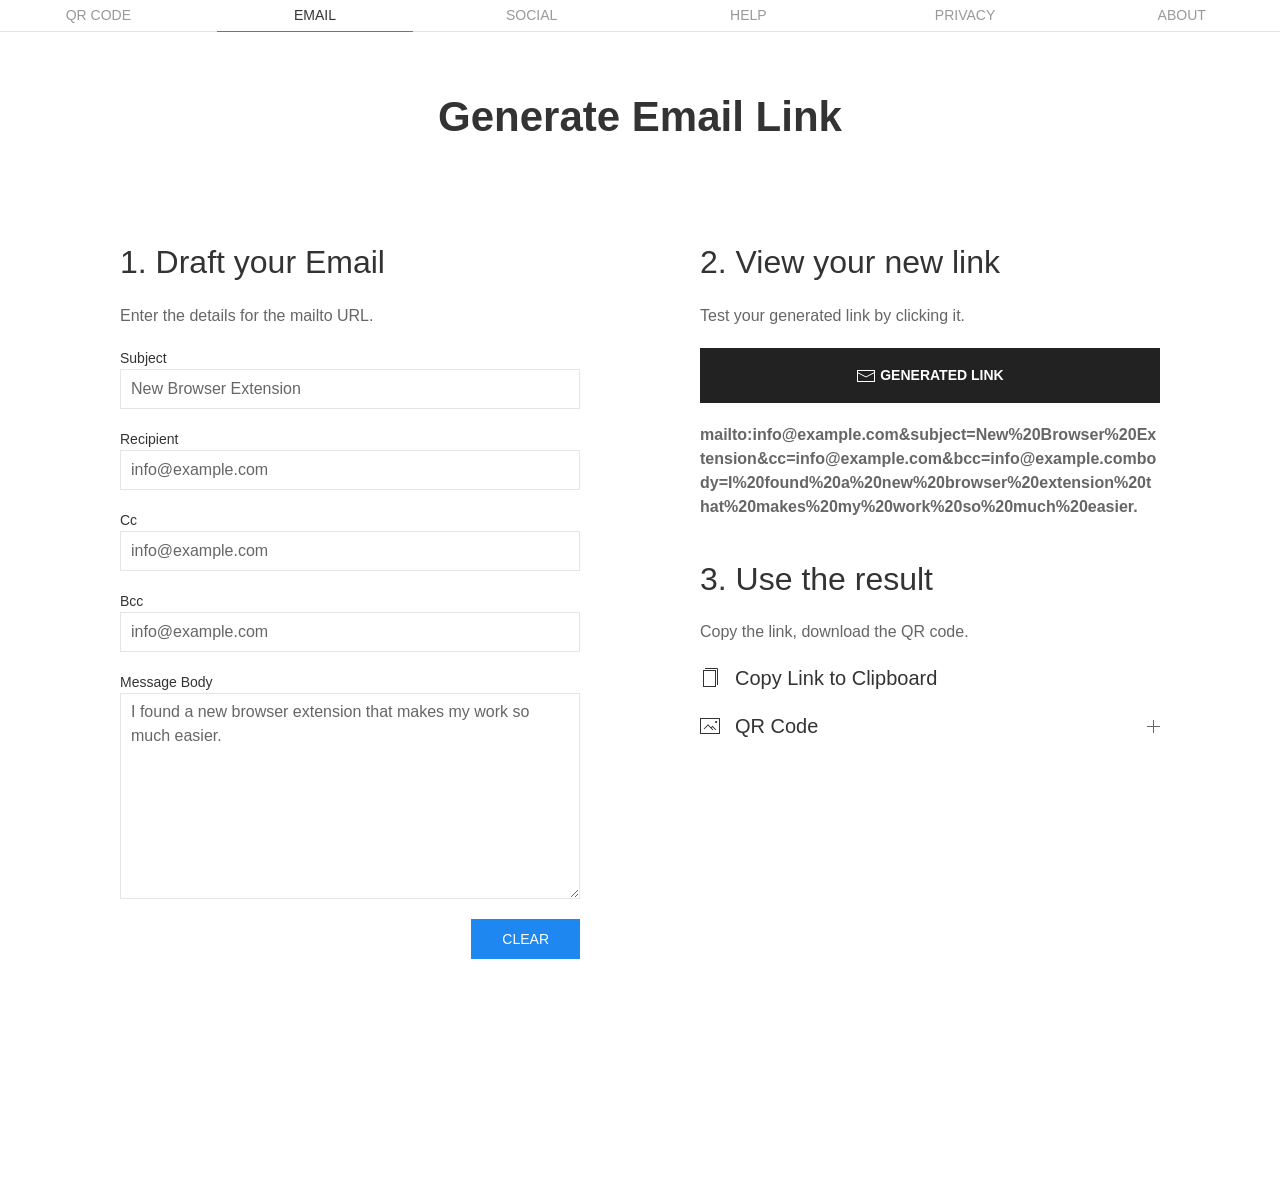
==== index.html @ 976c2c82 "Implement rudimentary email link generator." ====
<!doctype html>
<!--[if lt IE 7]>      <html class="no-js lt-ie9 lt-ie8 lt-ie7"> <![endif]-->
<!--[if IE 7]>         <html class="no-js lt-ie9 lt-ie8"> <![endif]-->
<!--[if IE 8]>         <html class="no-js lt-ie9"> <![endif]-->
<!--[if gt IE 8]>      <html class="no-js"> <!--<![endif]-->
<html lang="en">
  <head>
    <meta charset="utf-8" />

    <meta http-equiv="X-UA-Compatible" content="IE=edge" />

    <title>HaraQR</title>

    <meta name="description" content="Link and QR Code Generator." />

    <meta name="viewport" content="width=device-width, initial-scale=1" />

    <!-- UIkit CSS -->
    <link rel="stylesheet" href="public/uikit/css/uikit.min.css" />

    <!-- UIkit JS -->
    <script src="public/uikit/js/uikit.min.js"></script>
    <script src="public/uikit/js/uikit-icons.min.js"></script>

    <link rel="stylesheet" href="public/styles.css" type="text/css" />
  </head>

  <body>
    <!--[if lt IE 7]>
      <p class="browsehappy">
        You are using an <strong>outdated</strong> browser. Please
        <a href="#">upgrade your browser</a> to improve your experience.
      </p>
    <![endif]-->

    <main>
      <div>
        <ul
          class="uk-tab uk-child-width-expand"
          data-uk-tab="{connect:'#main-tabs'}"
          uk-tab
        >
          <li><a href="">QR Code</a></li>
          <li class="uk-active"><a href="">Email</a></li>
          <li><a href="">Social</a></li>
          <li><a href="">Help</a></li>
          <li><a href="">Privacy</a></li>
          <li><a href="">About</a></li>
        </ul>
        <ul id="main-tabs" class="uk-switcher uk-margin">
          <li class="uk-padding">
            <!--<a href="#" id="autoplayer" data-uk-switcher-item="next"></a>-->
            <div class="uk-margin">
              <h1 class="uk-text-bold uk-text-center">Generate QR Code</h1>
            </div>
            <embed
              src="scripts/qr.html"
              type="text/html"
              width="100%"
              height="750px"
            />
          </li>
          <li class="uk-padding">
            <div class="uk-margin">
              <h1 class="uk-text-bold uk-text-center">Generate Email Link</h1>
            </div>
            <embed
              src="scripts/email.html"
              type="text/html"
              width="100%"
              height="950px"
            />
          </li>
          <li>
            <embed
              src="scripts/social.html"
              type="text/html"
              width="100%"
              height="750px"
            />
          </li>
          <li>
            <embed
              src="scripts/help.html"
              type="text/html"
              width="100%"
              height="750px"
            />
          </li>
          <li>
            <embed
              src="scripts/privacy.html"
              type="text/html"
              width="100%"
              height="750px"
            />
          </li>
          <li>
            <embed
              src="scripts/about.html"
              type="text/html"
              width="100%"
              height="750px"
            />
          </li>
        </ul>
      </div>
    </main>

    <script src="public/scripts.js" type="text/javascript"></script>
  </body>
</html>
---- public/styles.css ----
.uk-text-block{
overflow-wrap:break-word;
}
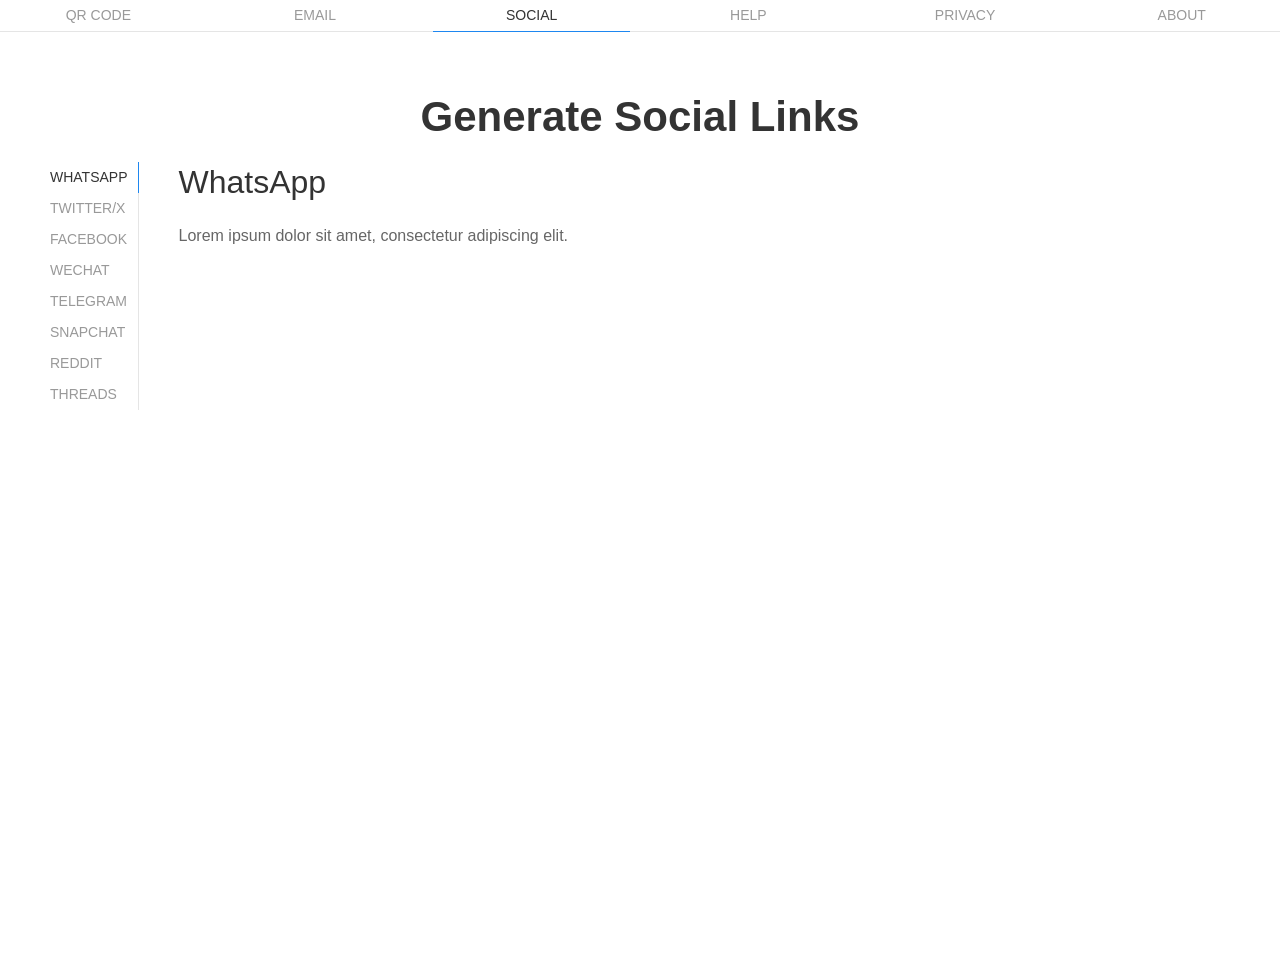
==== commit 3ac26767: "Create social tabs scaffold." ====
--- a/index.html
+++ b/index.html
@@ -41,8 +41,8 @@
           uk-tab
         >
           <li><a href="">QR Code</a></li>
-          <li class="uk-active"><a href="">Email</a></li>
-          <li><a href="">Social</a></li>
+          <li><a href="">Email</a></li>
+          <li class="uk-active"><a href="">Social</a></li>
           <li><a href="">Help</a></li>
           <li><a href="">Privacy</a></li>
           <li><a href="">About</a></li>
@@ -71,7 +71,10 @@
               height="950px"
             />
           </li>
-          <li>
+          <li class="uk-padding">
+            <div class="uk-margin">
+              <h1 class="uk-text-bold uk-text-center">Generate Social Links</h1>
+            </div>
             <embed
               src="scripts/social.html"
               type="text/html"
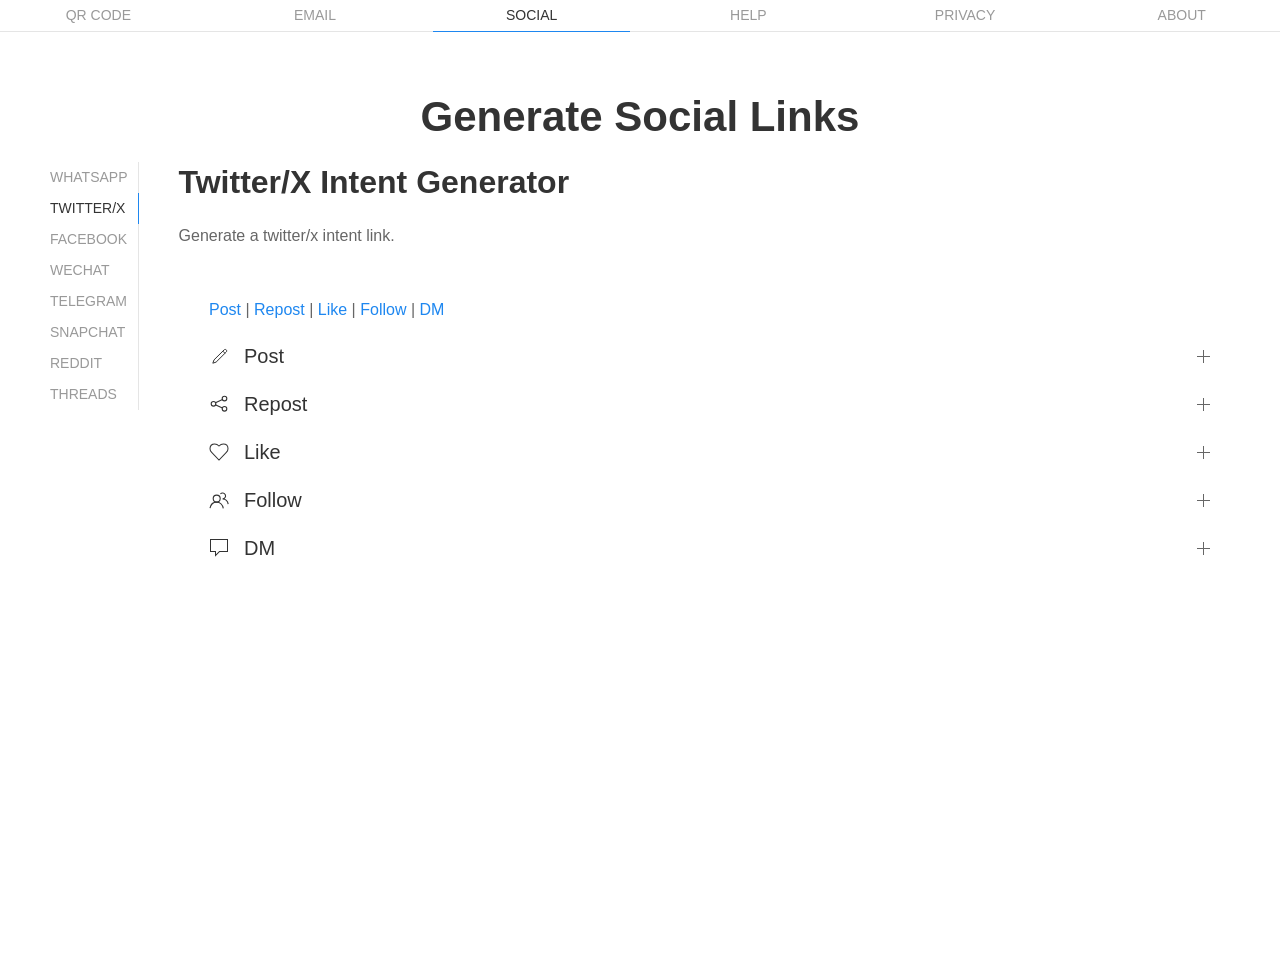
==== commit 48ce7cf0: "Deprecate email QR code." ====
--- a/index.html
+++ b/index.html
@@ -20,6 +20,7 @@
 
     <!-- UIkit JS -->
     <script src="public/uikit/js/uikit.min.js"></script>
+    
     <script src="public/uikit/js/uikit-icons.min.js"></script>
 
     <link rel="stylesheet" href="public/styles.css" type="text/css" />
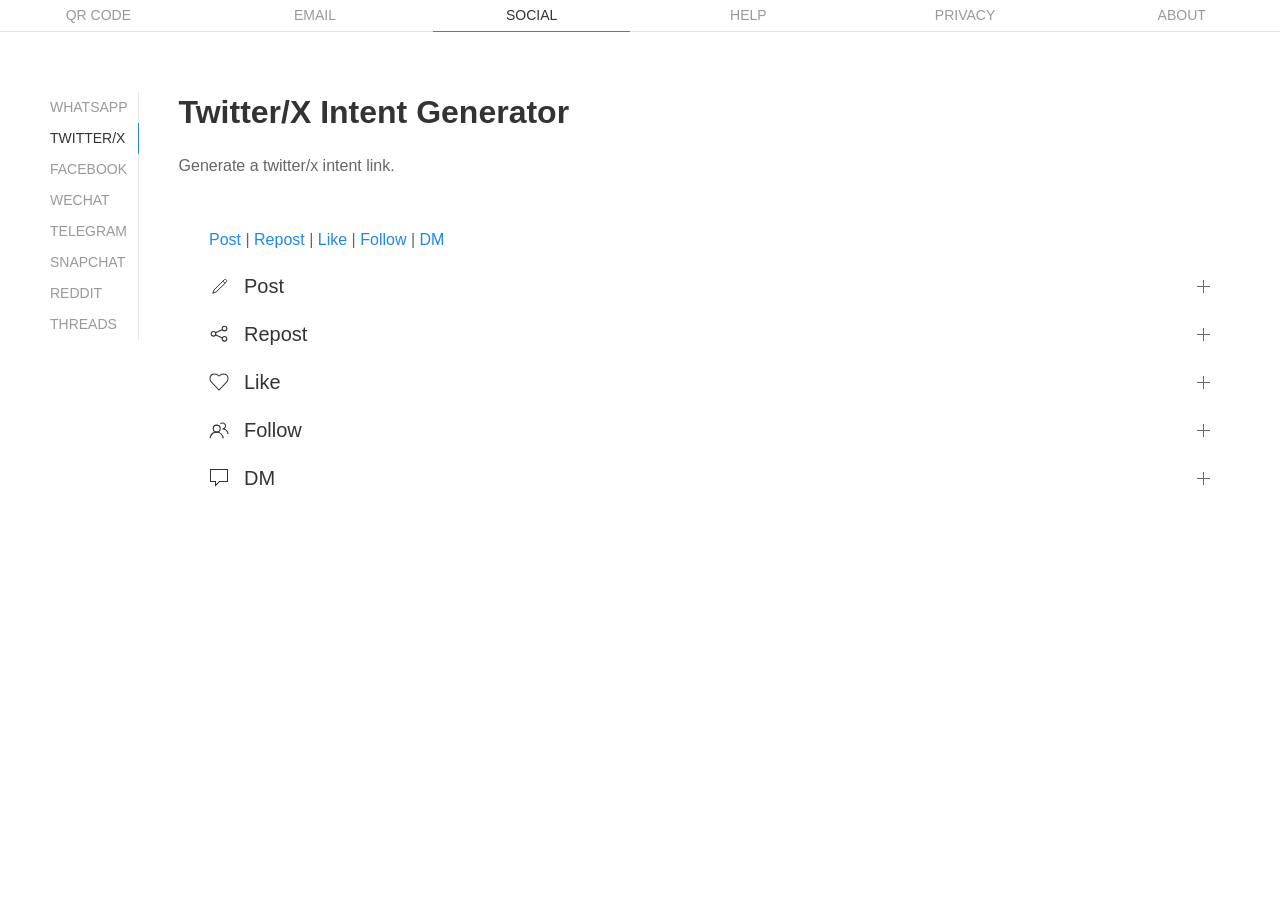
==== commit 93ceb39d: "Simplify email link tab. Add cards." ====
--- a/index.html
+++ b/index.html
@@ -20,7 +20,7 @@
 
     <!-- UIkit JS -->
     <script src="public/uikit/js/uikit.min.js"></script>
-    
+
     <script src="public/uikit/js/uikit-icons.min.js"></script>
 
     <link rel="stylesheet" href="public/styles.css" type="text/css" />
@@ -51,9 +51,6 @@
         <ul id="main-tabs" class="uk-switcher uk-margin">
           <li class="uk-padding">
             <!--<a href="#" id="autoplayer" data-uk-switcher-item="next"></a>-->
-            <div class="uk-margin">
-              <h1 class="uk-text-bold uk-text-center">Generate QR Code</h1>
-            </div>
             <embed
               src="scripts/qr.html"
               type="text/html"
@@ -62,9 +59,6 @@
             />
           </li>
           <li class="uk-padding">
-            <div class="uk-margin">
-              <h1 class="uk-text-bold uk-text-center">Generate Email Link</h1>
-            </div>
             <embed
               src="scripts/email.html"
               type="text/html"
@@ -73,9 +67,6 @@
             />
           </li>
           <li class="uk-padding">
-            <div class="uk-margin">
-              <h1 class="uk-text-bold uk-text-center">Generate Social Links</h1>
-            </div>
             <embed
               src="scripts/social.html"
               type="text/html"
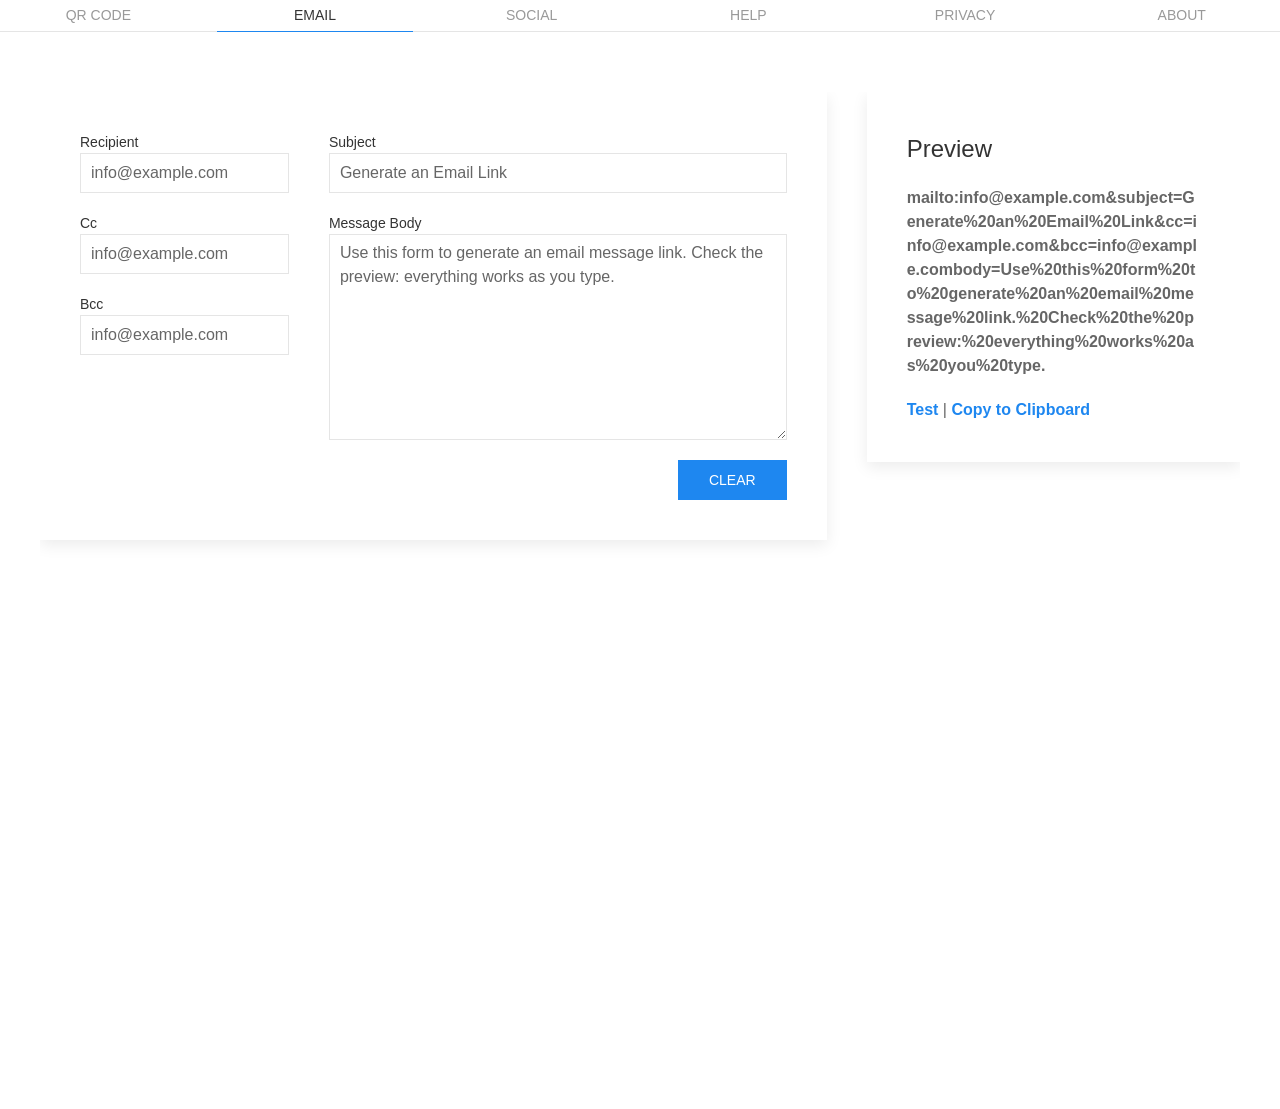
==== commit bb870873: "Implement Threads tab." ====
--- a/index.html
+++ b/index.html
@@ -42,8 +42,8 @@
           uk-tab
         >
           <li><a href="">QR Code</a></li>
-          <li><a href="">Email</a></li>
-          <li class="uk-active"><a href="">Social</a></li>
+          <li class="uk-active"><a href="">Email</a></li>
+          <li><a href="">Social</a></li>
           <li><a href="">Help</a></li>
           <li><a href="">Privacy</a></li>
           <li><a href="">About</a></li>
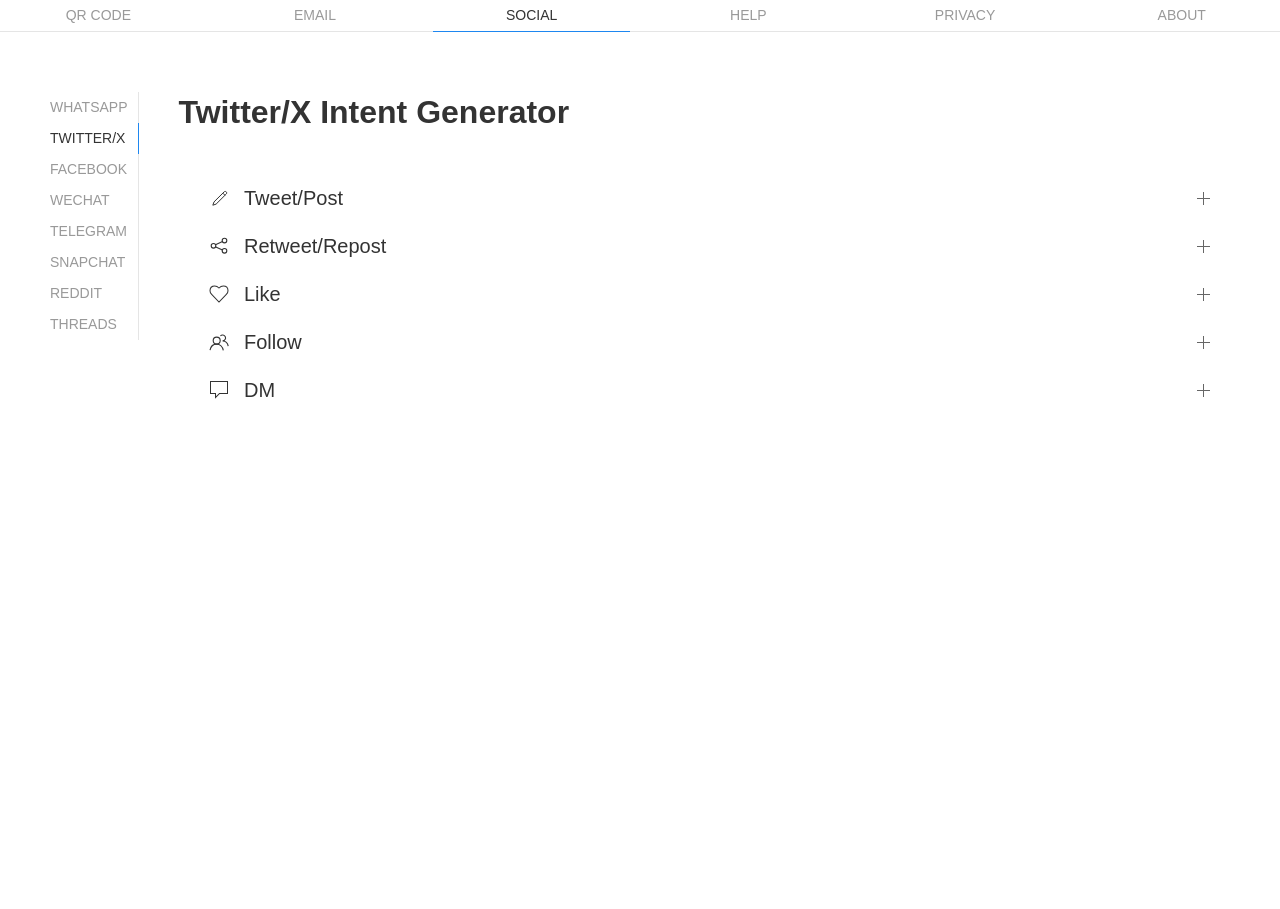
==== commit 1b96bf33: "Implement whatsapp test and validation." ====
--- a/index.html
+++ b/index.html
@@ -42,8 +42,8 @@
           uk-tab
         >
           <li><a href="">QR Code</a></li>
-          <li class="uk-active"><a href="">Email</a></li>
-          <li><a href="">Social</a></li>
+          <li><a href="">Email</a></li>
+          <li class="uk-active"><a href="">Social</a></li>
           <li><a href="">Help</a></li>
           <li><a href="">Privacy</a></li>
           <li><a href="">About</a></li>
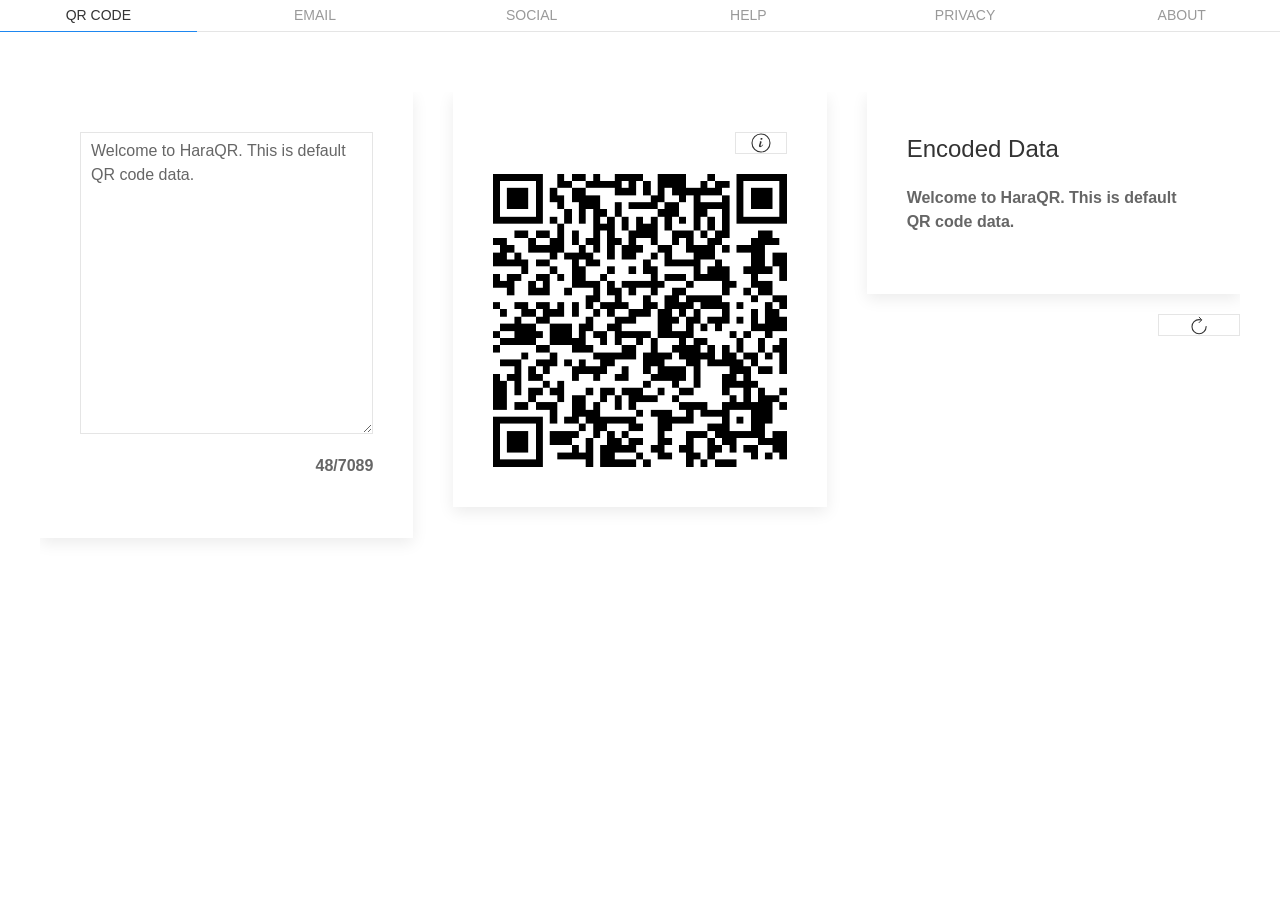
==== commit dddf27b8: "Experiment with form buttons for less clutter." ====
--- a/index.html
+++ b/index.html
@@ -41,9 +41,9 @@
           data-uk-tab="{connect:'#main-tabs'}"
           uk-tab
         >
-          <li><a href="">QR Code</a></li>
+          <li class="uk-active"><a href="">QR Code</a></li>
           <li><a href="">Email</a></li>
-          <li class="uk-active"><a href="">Social</a></li>
+          <li><a href="">Social</a></li>
           <li><a href="">Help</a></li>
           <li><a href="">Privacy</a></li>
           <li><a href="">About</a></li>
@@ -55,7 +55,7 @@
               src="scripts/qr.html"
               type="text/html"
               width="100%"
-              height="750px"
+              height="500px"
             />
           </li>
           <li class="uk-padding">
@@ -63,7 +63,7 @@
               src="scripts/email.html"
               type="text/html"
               width="100%"
-              height="950px"
+              height="500px"
             />
           </li>
           <li class="uk-padding">
